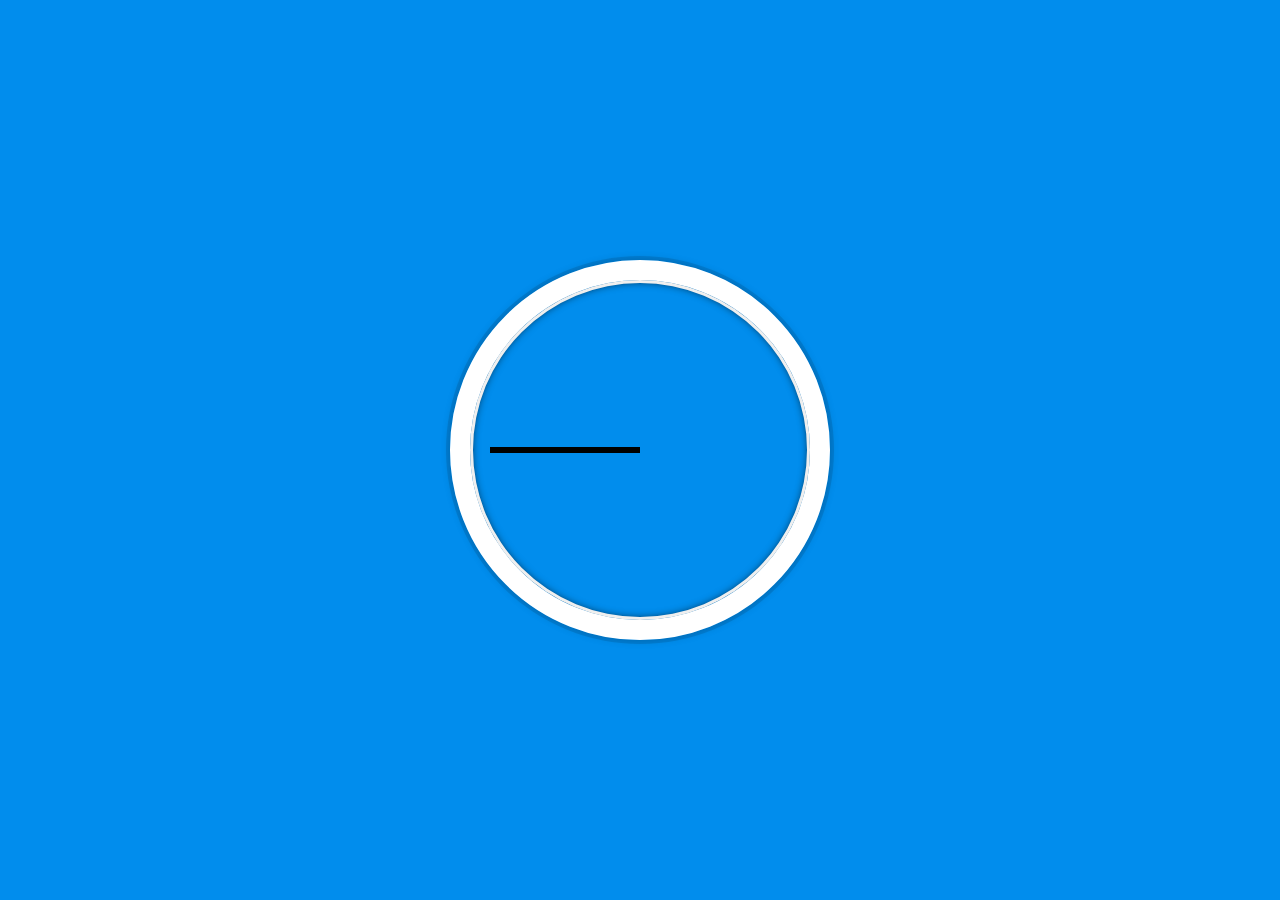
==== 02 - JS and CSS Clock/index.html @ c2f233ce "Initial commit" ====
<!DOCTYPE html>
<html lang="en">
<head>
  <meta charset="UTF-8">
  <title>JS + CSS Clock</title>
</head>
<body>


    <div class="clock">
      <div class="clock-face">
        <div class="hand hour-hand"></div>
        <div class="hand min-hand"></div>
        <div class="hand second-hand"></div>
      </div>
    </div>


  <style>
    html {
      background: #018DED url(https://unsplash.it/1500/1000?image=881&blur=5);
      background-size: cover;
      font-family: 'helvetica neue';
      text-align: center;
      font-size: 10px;
    }

    body {
      margin: 0;
      font-size: 2rem;
      display: flex;
      flex: 1;
      min-height: 100vh;
      align-items: center;
    }

    .clock {
      width: 30rem;
      height: 30rem;
      border: 20px solid white;
      border-radius: 50%;
      margin: 50px auto;
      position: relative;
      padding: 2rem;
      box-shadow:
        0 0 0 4px rgba(0,0,0,0.1),
        inset 0 0 0 3px #EFEFEF,
        inset 0 0 10px black,
        0 0 10px rgba(0,0,0,0.2);
    }

    .clock-face {
      position: relative;
      width: 100%;
      height: 100%;
      transform: translateY(-3px); /* account for the height of the clock hands */
    }

    .hand {
      width: 50%;
      height: 6px;
      background: black;
      position: absolute;
      top: 50%;
    }

  </style>

  <script>


  </script>
</body>
</html>
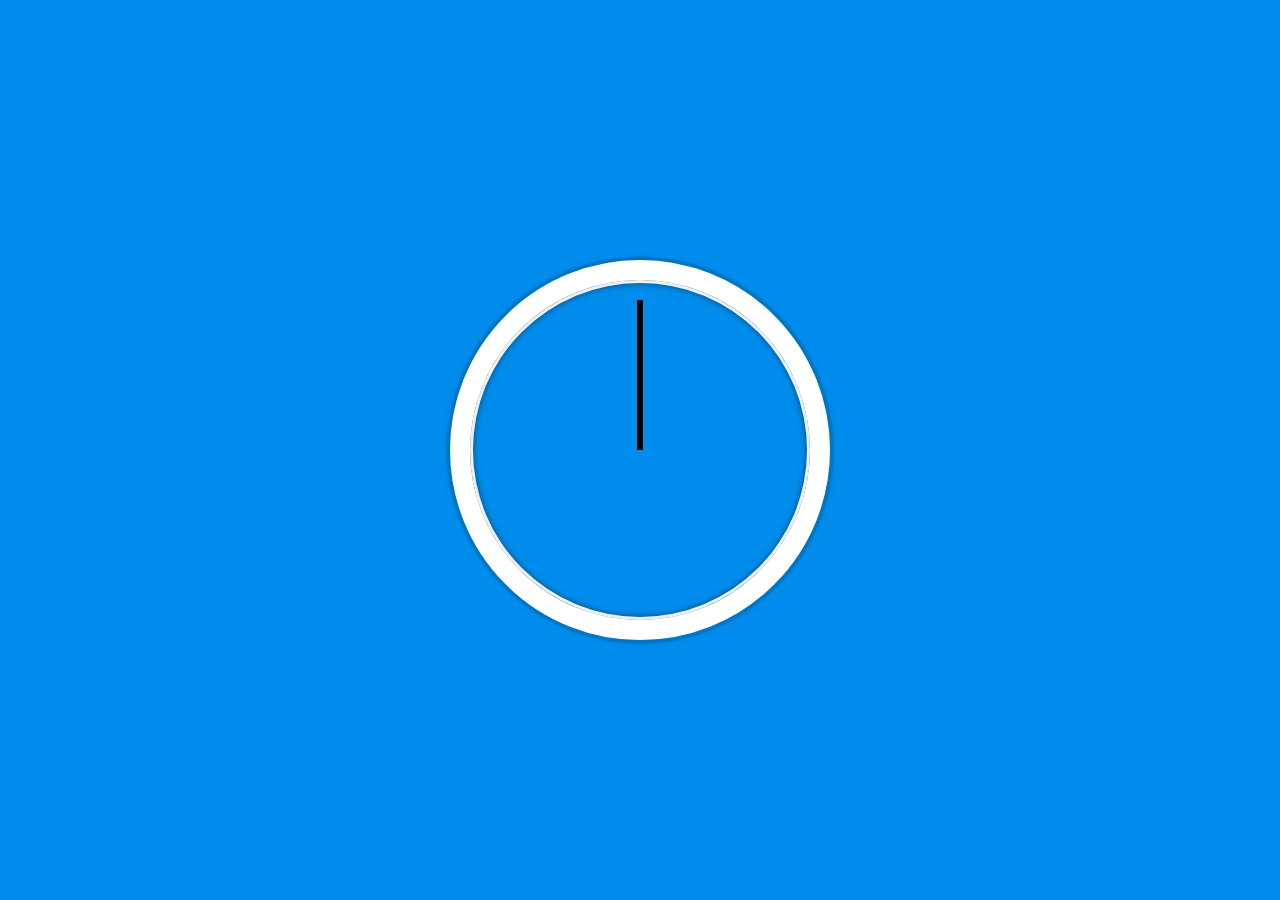
==== commit 2729337f: "Implement js functions to make clock hands move according to the current time" ====
--- a/02 - JS and CSS Clock/index.html
+++ b/02 - JS and CSS Clock/index.html
@@ -1,12 +1,10 @@
 <!DOCTYPE html>
 <html lang="en">
-<head>
-  <meta charset="UTF-8">
-  <title>JS + CSS Clock</title>
-</head>
-<body>
-
-
+  <head>
+    <meta charset="UTF-8" />
+    <title>JS + CSS Clock</title>
+  </head>
+  <body>
     <div class="clock">
       <div class="clock-face">
         <div class="hand hour-hand"></div>
@@ -15,60 +13,90 @@
       </div>
     </div>
 
+    <style>
+      html {
+        background: #018ded url(https://unsplash.it/1500/1000?image=881&blur=5);
+        background-size: cover;
+        font-family: "helvetica neue";
+        text-align: center;
+        font-size: 10px;
+      }
 
-  <style>
-    html {
-      background: #018DED url(https://unsplash.it/1500/1000?image=881&blur=5);
-      background-size: cover;
-      font-family: 'helvetica neue';
-      text-align: center;
-      font-size: 10px;
-    }
+      body {
+        margin: 0;
+        font-size: 2rem;
+        display: flex;
+        flex: 1;
+        min-height: 100vh;
+        align-items: center;
+      }
 
-    body {
-      margin: 0;
-      font-size: 2rem;
-      display: flex;
-      flex: 1;
-      min-height: 100vh;
-      align-items: center;
-    }
+      .clock {
+        width: 30rem;
+        height: 30rem;
+        border: 20px solid white;
+        border-radius: 50%;
+        margin: 50px auto;
+        position: relative;
+        padding: 2rem;
+        box-shadow: 0 0 0 4px rgba(0, 0, 0, 0.1), inset 0 0 0 3px #efefef,
+          inset 0 0 10px black, 0 0 10px rgba(0, 0, 0, 0.2);
+      }
 
-    .clock {
-      width: 30rem;
-      height: 30rem;
-      border: 20px solid white;
-      border-radius: 50%;
-      margin: 50px auto;
-      position: relative;
-      padding: 2rem;
-      box-shadow:
-        0 0 0 4px rgba(0,0,0,0.1),
-        inset 0 0 0 3px #EFEFEF,
-        inset 0 0 10px black,
-        0 0 10px rgba(0,0,0,0.2);
-    }
+      .clock-face {
+        position: relative;
+        width: 100%;
+        height: 100%;
+        transform: translateY(
+          -3px
+        ); /* account for the height of the clock hands */
+      }
 
-    .clock-face {
-      position: relative;
-      width: 100%;
-      height: 100%;
-      transform: translateY(-3px); /* account for the height of the clock hands */
-    }
+      .hand {
+        width: 50%;
+        height: 6px;
+        background: black;
+        position: absolute;
+        top: 50%;
+        transform-origin: 100%;
+        transform: rotate(90deg);
+        transition: all 0.05s;
+        transition-timing-function: cubic-bezier(0, 1.01, 0, 1.54);
+      }
+    </style>
 
-    .hand {
-      width: 50%;
-      height: 6px;
-      background: black;
-      position: absolute;
-      top: 50%;
-    }
+    <script>
+      const secondHand = document.querySelector(".second-hand");
+      const minuteHand = document.querySelector(".min-hand");
+      const hourHand = document.querySelector(".hour-hand");
 
-  </style>
+      function setDate() {
+        const now = new Date();
 
-  <script>
+        const seconds = now.getSeconds();
+        const secondsDegrees = (seconds / 60) * 360 + 90;
+        secondHand.style.transform = `rotate(${secondsDegrees}deg)`;
 
+        const mins = now.getMinutes();
+        const minsDegrees = (mins / 60) * 360 + 90;
+        minuteHand.style.transform = `rotate(${minsDegrees}deg)`;
 
-  </script>
-</body>
+        const hour = now.getHours();
+        const hourDegrees = (hour / 12) * 360 + 90;
+        hourHand.style.transform = `rotate(${hourDegrees}deg)`;
+
+        if (secondsDegrees === 90) {
+          secondHand.style.transition = `all 0s`;
+        } else {
+          secondHand.style.transition = `all 0.05s`;
+        }
+        if (minsDegrees === 90) {
+          minHand.style.transition = `all 0s`;
+        } else {
+          minuteHand.style.transition = `all 0.5s`;
+        }
+      }
+      setInterval(setDate, 1000);
+    </script>
+  </body>
 </html>
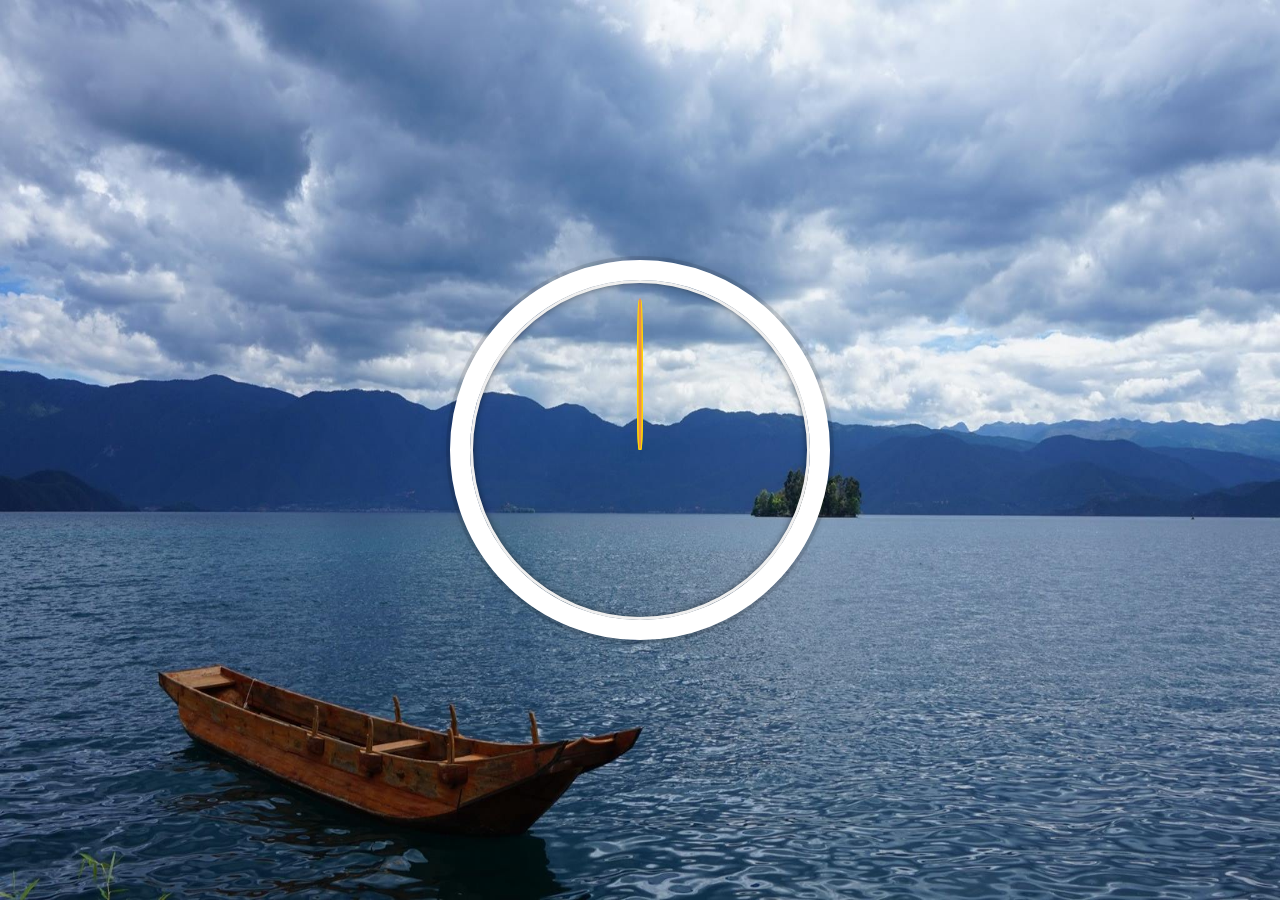
==== commit 0241829e: "Add custom background and styling to background and clock" ====
--- a/02 - JS and CSS Clock/index.html
+++ b/02 - JS and CSS Clock/index.html
@@ -15,8 +15,9 @@
 
     <style>
       html {
-        background: #018ded url(https://unsplash.it/1500/1000?image=881&blur=5);
-        background-size: cover;
+        background-image: url(js-clock-bg.jpg);
+        background-size: 100% 100%;
+        background-repeat: no-repeat;
         font-family: "helvetica neue";
         text-align: center;
         font-size: 10px;
@@ -30,7 +31,6 @@
         min-height: 100vh;
         align-items: center;
       }
-
       .clock {
         width: 30rem;
         height: 30rem;
@@ -55,13 +55,26 @@
       .hand {
         width: 50%;
         height: 6px;
-        background: black;
+        background: rgb(255, 213, 0);
         position: absolute;
         top: 50%;
         transform-origin: 100%;
         transform: rotate(90deg);
         transition: all 0.05s;
         transition-timing-function: cubic-bezier(0, 1.01, 0, 1.54);
+      }
+      .hour-hand {
+        width: 40%;
+        left: 10%;
+        border-radius: 30%;
+      }
+      .min-hand {
+        border-radius: 30%;
+      }
+      .second-hand {
+        border-radius: 30%;
+        height: 3px;
+        background: rgb(236, 144, 78);
       }
     </style>
 
